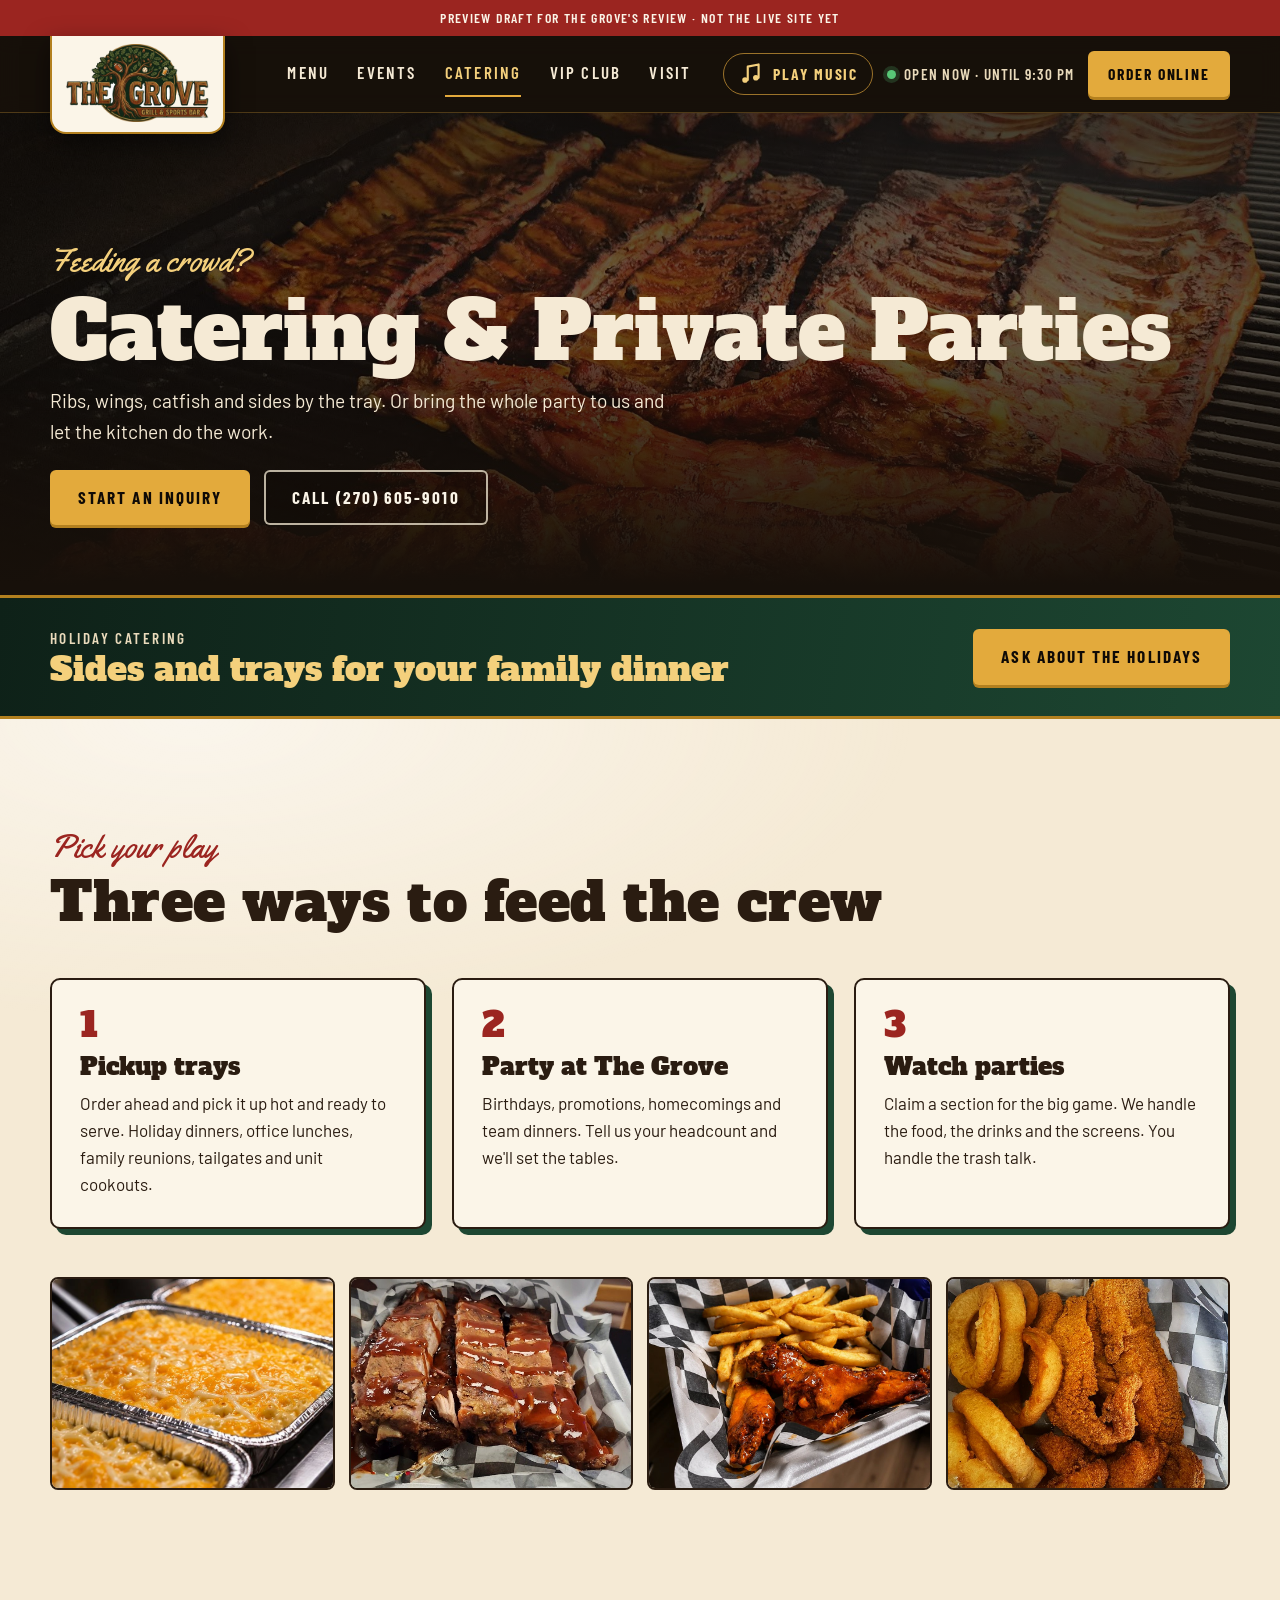
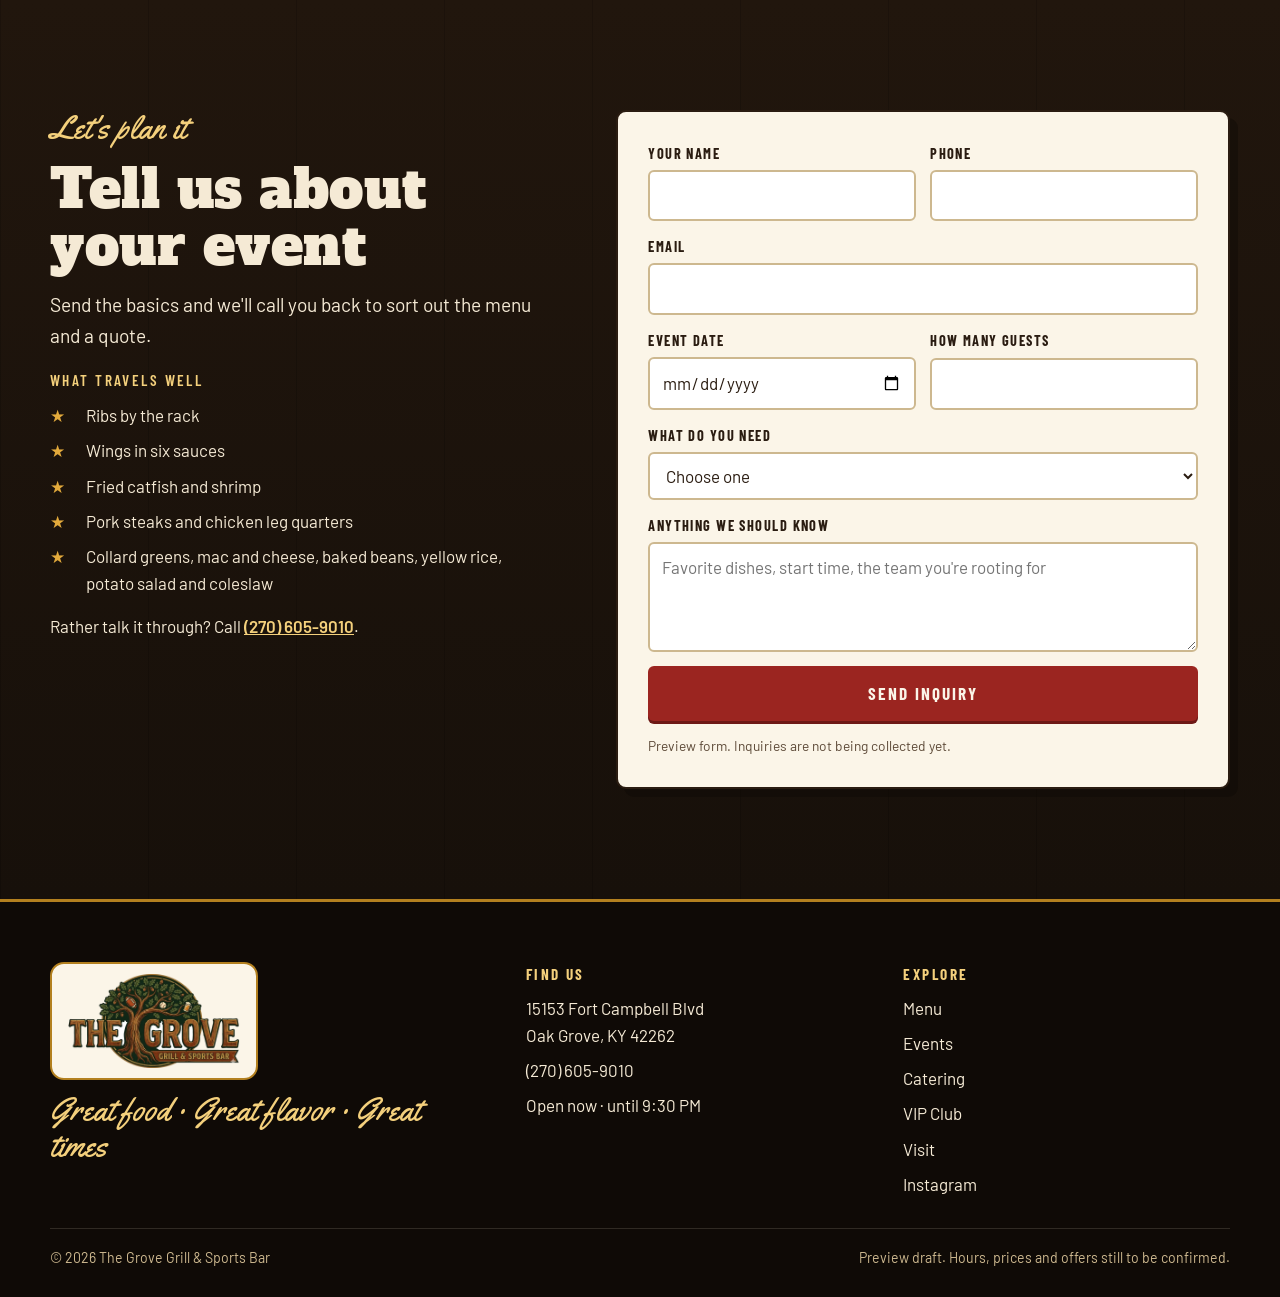
==== catering.html @ c0cdd5a8 "Website preview draft for The Grove Grill & Sports Bar Home, menu and catering pages with the photo " ====
<!doctype html>
<html lang="en">
<head>
  <meta charset="utf-8">
  <meta name="viewport" content="width=device-width, initial-scale=1">
  <title>Catering &amp; Private Parties | The Grove Grill &amp; Sports Bar</title>
  <meta name="description" content="Ribs, wings, catfish and sides by the tray, private parties and watch parties at The Grove Grill & Sports Bar in Oak Grove, KY.">
  <!-- Draft only: remove this line at launch so search engines can list the site. -->
  <meta name="robots" content="noindex">
  <meta name="theme-color" content="#17100a">
  <link rel="preconnect" href="https://fonts.googleapis.com">
  <link rel="preconnect" href="https://fonts.gstatic.com" crossorigin>
  <link href="https://fonts.googleapis.com/css2?family=Alfa+Slab+One&family=Barlow+Condensed:wght@500;600;700&family=Barlow:wght@400;500;600&family=Yellowtail&display=swap" rel="stylesheet">
  <link rel="stylesheet" href="css/styles.css">
</head>
<body>
  <div id="site-header"></div>

  <main id="main">
    <section class="page-hero">
      <div class="page-hero__media">
        <img src="images/hero-ribs.jpg" alt="" width="1640" height="922">
      </div>
      <div class="wrap page-hero__content">
        <p class="script">Feeding a crowd?</p>
        <h1>Catering &amp; Private Parties</h1>
        <p class="lede">Ribs, wings, catfish and sides by the tray. Or bring the whole party to us and let the kitchen do the work.</p>
        <div class="cta-row">
          <a class="btn btn--gold" href="#inquiry">Start an inquiry</a>
          <a class="btn btn--ghost" data-phone-cta></a>
        </div>
      </div>
    </section>

    <section class="holiday" aria-label="Holiday catering">
      <div class="wrap holiday__row">
        <div>
          <p class="label" style="color:var(--cream-200)">Holiday catering</p>
          <p class="holiday__title">Sides and trays for your family dinner</p>
        </div>
        <a class="btn btn--gold" href="#inquiry">Ask about the holidays</a>
      </div>
    </section>

    <section class="section on-cream">
      <div class="wrap">
        <div class="section-head reveal">
          <p class="script">Pick your play</p>
          <h2 class="title">Three ways to feed the crew</h2>
        </div>
        <div class="ways reveal">
          <article class="way">
            <span class="way__num">1</span>
            <h3>Pickup trays</h3>
            <p>Order ahead and pick it up hot and ready to serve. Holiday dinners, office lunches, family reunions, tailgates and unit cookouts.</p>
          </article>
          <article class="way">
            <span class="way__num">2</span>
            <h3>Party at The Grove</h3>
            <p>Birthdays, promotions, homecomings and team dinners. Tell us your headcount and we'll set the tables.</p>
          </article>
          <article class="way">
            <span class="way__num">3</span>
            <h3>Watch parties</h3>
            <p>Claim a section for the big game. We handle the food, the drinks and the screens. You handle the trash talk.</p>
          </article>
        </div>
        <div class="photo-strip reveal">
          <img src="images/mac-trays.jpg" alt="Trays of baked macaroni and cheese" loading="lazy">
          <img src="images/ribs-sliced.jpg" alt="Sliced ribs glazed with barbecue sauce" loading="lazy">
          <img src="images/wings-fries-square.jpg" alt="Wings and seasoned fries" loading="lazy">
          <img src="images/catfish-shrimp-rings.jpg" alt="Fried catfish, shrimp and onion rings" loading="lazy">
        </div>
      </div>
    </section>

    <section class="section wood" id="inquiry">
      <div class="wrap inquiry">
        <div class="inquiry__copy reveal">
          <p class="script">Let's plan it</p>
          <h2 class="title">Tell us about your event</h2>
          <p class="lede">Send the basics and we'll call you back to sort out the menu and a quote.</p>
          <div>
            <p class="label" style="color:var(--gold-300);margin-bottom:10px">What travels well</p>
            <ul class="tray-list">
              <li>Ribs by the rack</li>
              <li>Wings in six sauces</li>
              <li>Fried catfish and shrimp</li>
              <li>Pork steaks and chicken leg quarters</li>
              <li>Collard greens, mac and cheese, baked beans, yellow rice, potato salad and coleslaw</li>
            </ul>
          </div>
          <p>Rather talk it through? Call <a data-phone style="color:var(--gold-300);font-weight:600"></a>.</p>
        </div>

        <form class="form reveal" data-demo-form novalidate>
          <div class="form__row">
            <div class="field">
              <label for="c-name">Your name</label>
              <input id="c-name" name="name" autocomplete="name" required>
            </div>
            <div class="field">
              <label for="c-phone">Phone</label>
              <input id="c-phone" name="phone" type="tel" autocomplete="tel" required>
            </div>
          </div>
          <div class="field">
            <label for="c-email">Email</label>
            <input id="c-email" name="email" type="email" autocomplete="email">
          </div>
          <div class="form__row">
            <div class="field">
              <label for="c-date">Event date</label>
              <input id="c-date" name="date" type="date" required>
            </div>
            <div class="field">
              <label for="c-guests">How many guests</label>
              <input id="c-guests" name="guests" type="number" min="1" inputmode="numeric" required>
            </div>
          </div>
          <div class="field">
            <label for="c-type">What do you need</label>
            <select id="c-type" name="type" required>
              <option value="">Choose one</option>
              <option>Pickup trays</option>
              <option>Private party at The Grove</option>
              <option>Watch party</option>
              <option>Not sure yet</option>
            </select>
          </div>
          <div class="field">
            <label for="c-notes">Anything we should know</label>
            <textarea id="c-notes" name="notes" placeholder="Favorite dishes, start time, the team you're rooting for"></textarea>
          </div>
          <button class="btn btn--red" type="submit">Send inquiry</button>
          <p class="form__fine">Preview form. Inquiries are not being collected yet.</p>
          <div class="form__done">
            <strong>Got it. We'll be in touch.</strong>
            <span>(Preview only: nothing was sent.)</span>
          </div>
        </form>
      </div>
    </section>
  </main>

  <div id="site-footer"></div>

  <script src="data/site-data.js"></script>
  <script src="js/site.js"></script>
</body>
</html>
---- css/styles.css ----
/* The Grove Grill & Sports Bar
   Palette comes from the restaurant's own menus and logo:
   dark walnut, forest green, logo gold, parchment and barn red. */

:root {
  --walnut-950: #0f0a06;
  --walnut-900: #17100a;
  --walnut-800: #21160d;
  --walnut-700: #2e1f13;
  --walnut-500: #5b4029;
  --green-900: #0e2118;
  --green-800: #153224;
  --green-700: #1d4732;
  --green-500: #3f7a54;
  --gold-300: #f4d07c;
  --gold-500: #e3aa3c;
  --gold-700: #b3801f;
  --cream-50: #fbf5e8;
  --cream-100: #f5ead5;
  --cream-200: #e9dabb;
  --cream-400: #cdb88f;
  --red-500: #b5302a;
  --red-600: #9b2520;
  --red-800: #6d1815;
  --neon: #7a63ff;
  --ink: #2a1c11;
  --ink-soft: #5d4a38;

  --font-display: "Alfa Slab One", "Rockwell", "Roboto Slab", Georgia, serif;
  --font-label: "Barlow Condensed", "Arial Narrow", "Helvetica Neue", Arial, sans-serif;
  --font-body: "Barlow", "Helvetica Neue", Arial, sans-serif;
  --font-script: "Yellowtail", "Brush Script MT", cursive;

  --wrap: 1180px;
  --gutter: clamp(18px, 4vw, 40px);
  --radius: 10px;
  --header-h: 76px;
}

*, *::before, *::after { box-sizing: border-box; }

html { scroll-behavior: smooth; scroll-padding-top: calc(var(--header-h) + 16px); }

body {
  margin: 0;
  background: var(--walnut-900);
  color: var(--cream-100);
  font-family: var(--font-body);
  font-size: 17px;
  line-height: 1.6;
  -webkit-font-smoothing: antialiased;
}

img { display: block; max-width: 100%; height: auto; }
a { color: inherit; }
h1, h2, h3, p { margin: 0; }
ul { margin: 0; padding: 0; list-style: none; }
button { font: inherit; color: inherit; }

:focus-visible { outline: 3px solid var(--gold-300); outline-offset: 3px; border-radius: 4px; }

.wrap { width: min(var(--wrap), 100% - 2 * var(--gutter)); margin-inline: auto; }

.skip {
  position: absolute; left: 12px; top: -60px; z-index: 200;
  background: var(--gold-500); color: var(--walnut-950);
  padding: 10px 16px; border-radius: 6px; font-weight: 600;
}
.skip:focus { top: 12px; }

/* ---------- Type ---------- */

.script {
  font-family: var(--font-script);
  color: var(--gold-300);
  font-size: clamp(1.5rem, 2.6vw, 2rem);
  line-height: 1.1;
}

.label {
  font-family: var(--font-label);
  font-weight: 600;
  letter-spacing: 0.16em;
  text-transform: uppercase;
  font-size: 0.95rem;
}

.title {
  font-family: var(--font-display);
  font-weight: 400;
  font-size: clamp(2rem, 4.6vw, 3.4rem);
  line-height: 1.04;
  letter-spacing: 0.01em;
  text-wrap: balance;
}

.lede { font-size: clamp(1.05rem, 1.5vw, 1.2rem); max-width: 58ch; }

.section-head { display: grid; gap: 10px; margin-bottom: clamp(28px, 4vw, 48px); }
.section-head--center { text-align: center; justify-items: center; }

.rule {
  display: flex; align-items: center; gap: 14px;
  color: var(--gold-500);
}
.rule::before, .rule::after {
  content: ""; height: 2px; width: clamp(28px, 6vw, 72px);
  background: currentColor; opacity: 0.7;
}

/* ---------- Buttons ---------- */

.btn {
  display: inline-flex; align-items: center; justify-content: center; gap: 10px;
  min-height: 50px; padding: 12px 26px;
  border: 2px solid transparent; border-radius: 6px;
  font-family: var(--font-label); font-weight: 700; font-size: 1.08rem;
  letter-spacing: 0.12em; text-transform: uppercase; text-decoration: none;
  cursor: pointer;
  transition: transform 0.15s ease, background-color 0.15s ease, color 0.15s ease, border-color 0.15s ease;
}
.btn:hover { transform: translateY(-2px); }
.btn:active { transform: translateY(0); }

.btn--gold { background: var(--gold-500); color: var(--walnut-950); box-shadow: 0 3px 0 var(--gold-700); }
.btn--gold:hover { background: var(--gold-300); }

.btn--ghost { border-color: rgba(245, 234, 213, 0.75); color: var(--cream-50); background: rgba(15, 10, 6, 0.25); }
.btn--ghost:hover { background: var(--cream-50); color: var(--walnut-950); border-color: var(--cream-50); }

.btn--red { background: var(--red-600); color: var(--cream-50); box-shadow: 0 3px 0 var(--red-800); }
.btn--red:hover { background: var(--red-500); }

.btn--dark { background: var(--walnut-900); color: var(--cream-50); }
.btn--dark:hover { background: var(--walnut-700); }

.btn--small { min-height: 42px; padding: 8px 18px; font-size: 0.98rem; }

.text-link {
  font-family: var(--font-label); font-weight: 700; letter-spacing: 0.12em; text-transform: uppercase;
  color: var(--gold-300); text-decoration: none; border-bottom: 2px solid currentColor; padding-bottom: 2px;
}
.text-link:hover { color: var(--cream-50); }
.on-cream .text-link { color: var(--red-600); }
.on-cream .text-link:hover { color: var(--ink); }

/* ---------- Draft ribbon ---------- */

.draft-ribbon {
  background: var(--red-600); color: var(--cream-50);
  font-family: var(--font-label); font-weight: 600; letter-spacing: 0.1em; text-transform: uppercase;
  font-size: 0.86rem; text-align: center; padding: 7px var(--gutter);
}

/* ---------- Header ---------- */

.site-header {
  position: sticky; top: 0; z-index: 100;
  background: rgba(23, 16, 10, 0.94);
  backdrop-filter: blur(10px);
  border-bottom: 1px solid rgba(227, 170, 60, 0.28);
}
.site-header__bar {
  display: flex; align-items: center; gap: clamp(14px, 2.5vw, 34px);
  min-height: var(--header-h);
}
/* The logo hangs from the header on a cream plaque, like a sign over the door. */
.brand {
  display: flex; align-items: center; flex: none; text-decoration: none;
  align-self: flex-start; position: relative; z-index: 2;
  background: var(--cream-50); padding: 8px 14px 10px;
  border: 2px solid var(--gold-700); border-top: 0; border-radius: 0 0 16px 16px;
  box-shadow: 0 10px 26px rgba(0, 0, 0, 0.5);
  margin-bottom: -26px;
}
.brand img { height: 78px; width: auto; transition: height 0.25s ease; }
.brand { transition: margin 0.25s ease, padding 0.25s ease; }
.site-header.is-scrolled .brand { margin-bottom: -8px; padding: 5px 12px 7px; }
.site-header.is-scrolled .brand img { height: 60px; }

.nav { display: flex; align-items: center; gap: clamp(14px, 2.2vw, 30px); margin-left: auto; }
.nav a {
  font-family: var(--font-label); font-weight: 600; font-size: 1.06rem;
  letter-spacing: 0.13em; text-transform: uppercase; text-decoration: none;
  color: var(--cream-100); padding: 8px 0; border-bottom: 2px solid transparent;
}
.nav a:hover, .nav a[aria-current="page"] { color: var(--gold-300); border-bottom-color: var(--gold-500); }

.header-actions { display: flex; align-items: center; gap: 14px; }

.open-chip {
  display: inline-flex; align-items: center; gap: 8px; white-space: nowrap;
  font-family: var(--font-label); font-weight: 600; font-size: 0.95rem; letter-spacing: 0.08em; text-transform: uppercase;
  color: var(--cream-200);
}
.open-chip::before { content: ""; width: 9px; height: 9px; border-radius: 50%; background: var(--cream-400); }
.open-chip[data-state="open"]::before { background: #58c777; box-shadow: 0 0 0 4px rgba(88, 199, 119, 0.2); }
.open-chip[data-state="closed"]::before { background: var(--red-500); }

.nav-toggle {
  display: none;
  width: 46px; height: 46px; border-radius: 8px;
  border: 1px solid rgba(245, 234, 213, 0.35); background: transparent; cursor: pointer;
  align-items: center; justify-content: center;
}
.nav-toggle span, .nav-toggle span::before, .nav-toggle span::after {
  display: block; width: 20px; height: 2px; background: var(--cream-50); position: relative; content: "";
}
.nav-toggle span::before { position: absolute; top: -6px; }
.nav-toggle span::after { position: absolute; top: 6px; }

@media (max-width: 980px) {
  .nav-toggle { display: inline-flex; }
  .header-actions { margin-left: auto; }
  .header-actions .open-chip { display: none; }
  .nav {
    display: none; position: absolute; left: 0; right: 0; top: 100%;
    flex-direction: column; align-items: stretch; gap: 0; margin: 0;
    background: var(--walnut-900); border-bottom: 1px solid rgba(227, 170, 60, 0.28);
    padding: 6px var(--gutter) 18px;
  }
  .nav.is-open { display: flex; }
  .nav a { padding: 14px 0; border-bottom: 1px solid rgba(245, 234, 213, 0.12); font-size: 1.2rem; }
}
@media (max-width: 560px) {
  :root { --header-h: 66px; }
  .brand { padding: 6px 10px 8px; margin-bottom: -18px; border-radius: 0 0 12px 12px; }
  .brand img { height: 60px; }
  .site-header.is-scrolled .brand { margin-bottom: -4px; padding: 4px 9px 5px; }
  .site-header.is-scrolled .brand img { height: 50px; }
  .header-actions .btn { display: none; }
}

/* ---------- Hero ---------- */

.hero { position: relative; isolation: isolate; min-height: min(84vh, 780px); display: grid; align-items: end; overflow: hidden; background: var(--walnut-950); }

/* Slideshow: slides are stacked; the active one fades in while its photo slowly pans. */
.hero__slides { position: absolute; inset: 0; z-index: -2; }
.hero__slide { position: absolute; inset: 0; opacity: 0; transition: opacity 1.3s ease; }
.hero__slide.is-active { opacity: 1; }
.hero__slide img { width: 100%; height: 100%; object-fit: cover; transform: scale(1.12); will-change: transform; }
.hero__slide.is-panning img { animation: pan-right var(--pan-time, 9s) linear forwards; }
.hero__slide.is-panning[data-pan="left"] img { animation-name: pan-left; }
.hero__slide.is-panning[data-pan="in"] img { animation-name: pan-in; }
.hero__slide.is-panning[data-pan="out"] img { animation-name: pan-out; }
.hero.is-paused .hero__slide img { animation-play-state: paused; }

@keyframes pan-right { from { transform: scale(1.14) translate(-3%, 1%); } to { transform: scale(1.2) translate(3%, -1%); } }
@keyframes pan-left { from { transform: scale(1.2) translate(3%, -1%); } to { transform: scale(1.14) translate(-3%, 1%); } }
@keyframes pan-in { from { transform: scale(1.04); } to { transform: scale(1.2) translate(1.5%, 0); } }
@keyframes pan-out { from { transform: scale(1.22) translate(-1.5%, 0); } to { transform: scale(1.05); } }

.hero__foot { display: flex; flex-wrap: wrap; align-items: center; justify-content: space-between; gap: 14px 28px; width: 100%; margin-top: 10px; }
.hero__controls { display: flex; align-items: center; gap: 14px; }
.hero__caption {
  font-family: var(--font-label); font-weight: 600; letter-spacing: 0.14em; text-transform: uppercase; font-size: 0.95rem;
  color: var(--gold-300);
}
.hero__dots { display: flex; align-items: center; gap: 8px; }
.hero__dot {
  width: 12px; height: 12px; padding: 0; border-radius: 999px; cursor: pointer;
  border: 2px solid rgba(245, 234, 213, 0.8); background: transparent; position: relative; overflow: hidden;
  transition: width 0.3s ease;
}
.hero__dot::before { content: ""; position: absolute; inset: -12px; } /* larger tap target */
.hero__dot[aria-current="true"] { width: 40px; border-color: var(--gold-500); }
.hero__dot[aria-current="true"]::after {
  content: ""; position: absolute; inset: 0; background: var(--gold-500);
  transform-origin: left; transform: scaleX(0); animation: dot-fill var(--slide-time, 6.5s) linear forwards;
}
.hero.is-paused .hero__dot[aria-current="true"]::after { animation-play-state: paused; }
.hero.is-static .hero__dot[aria-current="true"]::after { animation: none; transform: none; }
@keyframes dot-fill { to { transform: scaleX(1); } }
.hero__toggle {
  width: 34px; height: 34px; border-radius: 50%; cursor: pointer; display: grid; place-items: center;
  border: 2px solid rgba(245, 234, 213, 0.8); background: rgba(15, 10, 6, 0.4); color: var(--cream-50);
}
.hero__toggle:hover { background: var(--cream-50); color: var(--walnut-950); }
.hero__toggle svg { width: 12px; height: 12px; fill: currentColor; }
.hero.is-static .hero__toggle { display: none; }

.hero::before {
  content: ""; position: absolute; inset: 0; z-index: -1;
  background:
    linear-gradient(90deg, rgba(15, 10, 6, 0.92) 0%, rgba(15, 10, 6, 0.72) 38%, rgba(15, 10, 6, 0.12) 72%),
    linear-gradient(0deg, rgba(15, 10, 6, 0.9) 0%, rgba(15, 10, 6, 0) 42%);
}
.hero__content { padding-block: clamp(90px, 14vh, 150px) clamp(44px, 7vh, 80px); display: grid; gap: 18px; justify-items: start; }
.hero h1 {
  font-family: var(--font-display); font-weight: 400;
  font-size: clamp(3rem, 9vw, 6.6rem); line-height: 0.96; letter-spacing: 0.01em;
  color: var(--cream-50); text-shadow: 0 4px 0 rgba(15, 10, 6, 0.55);
}
.hero h1 em { font-style: normal; color: var(--gold-500); }
.hero .lede { color: var(--cream-100); max-width: 46ch; }
.cta-row { display: flex; flex-wrap: wrap; gap: 14px; margin-top: 8px; }

.rating-pill {
  display: inline-flex; align-items: center; gap: 10px; margin-top: 10px;
  font-family: var(--font-label); font-weight: 600; letter-spacing: 0.08em; text-transform: uppercase; font-size: 1rem;
  color: var(--cream-100); text-decoration: none;
}
.rating-pill:hover { color: var(--gold-300); }
.stars { color: var(--gold-500); letter-spacing: 0.12em; font-size: 1.05rem; }

@media (max-width: 700px) {
  .hero { min-height: 78vh; }
  .hero::before {
    background: linear-gradient(0deg, rgba(15, 10, 6, 0.96) 0%, rgba(15, 10, 6, 0.78) 45%, rgba(15, 10, 6, 0.25) 100%);
  }
  .hero__caption { display: none; }
}

/* ---------- Quick tiles ---------- */

.tiles { background: var(--walnut-950); padding-block: clamp(18px, 3vw, 30px); }
.tiles__grid { display: grid; grid-template-columns: repeat(3, 1fr); gap: clamp(12px, 2vw, 22px); }
.tile {
  position: relative; isolation: isolate; overflow: hidden;
  display: grid; align-content: end; gap: 4px;
  min-height: clamp(170px, 22vw, 270px); padding: clamp(16px, 2.4vw, 28px);
  border-radius: var(--radius); border: 2px solid var(--gold-700);
  text-decoration: none; color: var(--cream-50);
}
.tile img { position: absolute; inset: 0; z-index: -2; width: 100%; height: 100%; object-fit: cover; transition: transform 0.5s ease; }
.tile::before { content: ""; position: absolute; inset: 0; z-index: -1; background: linear-gradient(0deg, rgba(15, 10, 6, 0.92), rgba(15, 10, 6, 0.1) 70%); }
.tile:hover img { transform: scale(1.05); }
.tile__name { font-family: var(--font-display); font-size: clamp(1.6rem, 3.2vw, 2.5rem); line-height: 1; }
.tile__hint { font-family: var(--font-label); font-weight: 600; letter-spacing: 0.12em; text-transform: uppercase; color: var(--gold-300); font-size: 0.98rem; }
@media (max-width: 720px) {
  .tiles__grid { grid-template-columns: 1fr; }
  .tile { min-height: 132px; }
}

/* ---------- Sections ---------- */

.section { padding-block: clamp(56px, 9vw, 110px); }

.wood {
  background:
    repeating-linear-gradient(90deg, rgba(0, 0, 0, 0.16) 0 1px, transparent 1px 148px),
    linear-gradient(180deg, var(--walnut-800), var(--walnut-900));
}

.on-cream {
  background:
    radial-gradient(1200px 500px at 15% 0%, rgba(255, 255, 255, 0.55), transparent 60%),
    var(--cream-100);
  color: var(--ink);
}
.on-cream .script { color: var(--red-600); }
.on-cream .rule { color: var(--red-600); }

.on-green {
  background:
    radial-gradient(900px 420px at 85% 0%, rgba(122, 99, 255, 0.22), transparent 65%),
    linear-gradient(180deg, var(--green-800), var(--green-900));
}

/* ---------- Welcome ---------- */

.welcome { display: grid; grid-template-columns: 1.05fr 1fr; gap: clamp(28px, 5vw, 72px); align-items: center; }
.welcome__copy { display: grid; gap: 18px; justify-items: start; }
.welcome__photo { position: relative; }
.welcome__photo img { border-radius: var(--radius); border: 3px solid var(--gold-700); box-shadow: 0 24px 50px rgba(0, 0, 0, 0.45); }
.welcome__photo figcaption {
  position: absolute; left: 16px; bottom: 16px;
  background: var(--red-600); color: var(--cream-50);
  font-family: var(--font-label); font-weight: 600; letter-spacing: 0.12em; text-transform: uppercase; font-size: 0.9rem;
  padding: 6px 12px; border-radius: 4px;
}
.fact-row { display: flex; flex-wrap: wrap; gap: 10px; margin-top: 4px; }
.fact {
  font-family: var(--font-label); font-weight: 600; letter-spacing: 0.1em; text-transform: uppercase; font-size: 0.92rem;
  border: 1px solid rgba(227, 170, 60, 0.5); color: var(--gold-300);
  padding: 6px 12px; border-radius: 999px;
}
@media (max-width: 860px) { .welcome { grid-template-columns: 1fr; } }

/* ---------- Happy hour ---------- */

.happy { background: linear-gradient(100deg, var(--green-900), var(--green-700)); border-block: 3px solid var(--gold-700); }
.happy__grid { display: grid; grid-template-columns: auto 1fr auto; gap: clamp(20px, 4vw, 56px); align-items: center; padding-block: clamp(28px, 4vw, 44px); }
.happy__glass { width: clamp(110px, 14vw, 170px); aspect-ratio: 3 / 4; object-fit: cover; border-radius: var(--radius); border: 2px solid var(--gold-500); margin-block: calc(-1 * clamp(44px, 6vw, 70px)); box-shadow: 0 18px 40px rgba(0, 0, 0, 0.5); transform: rotate(-3deg); }
.happy__copy { display: grid; gap: 4px; }
.happy__headline { font-family: var(--font-display); font-size: clamp(2rem, 5vw, 3.6rem); line-height: 1; color: var(--gold-300); }
.happy__when { color: var(--cream-200); font-size: 0.98rem; }
@media (max-width: 780px) {
  .happy__grid { grid-template-columns: auto 1fr; }
  .happy__grid .btn { grid-column: 1 / -1; }
  .happy__glass { margin-block: 0; }
}

/* ---------- Favorites ---------- */

.favs { display: grid; gap: clamp(18px, 2.6vw, 30px); }
.fav-list { display: grid; grid-template-columns: repeat(4, minmax(0, 1fr)); gap: clamp(14px, 2vw, 22px); }

.fav {
  background: var(--cream-50); border: 2px solid var(--ink); border-radius: var(--radius);
  box-shadow: 6px 6px 0 var(--red-600); overflow: hidden;
  display: grid; align-content: start;
}
.fav__img { width: 100%; aspect-ratio: 16 / 11; object-fit: cover; border-bottom: 2px solid var(--ink); }
.fav--lead { grid-template-columns: 1.25fr 1fr; align-items: stretch; }
.fav--lead .fav__img { height: 100%; min-height: 300px; aspect-ratio: auto; border-bottom: 0; border-right: 2px solid var(--ink); }
.fav--lead .fav__body { align-content: center; padding: clamp(20px, 3.4vw, 44px); gap: 12px; }
.fav__body { padding: clamp(14px, 1.6vw, 20px); display: grid; gap: 8px; align-content: start; }
.fav__name { font-family: var(--font-display); font-size: clamp(1.25rem, 1.8vw, 1.55rem); line-height: 1.08; }
.fav--lead .fav__name { font-size: clamp(1.9rem, 3.6vw, 3rem); }
.fav--lead p { font-size: 1.08rem; }
.fav__mentions.fav__tag { background: var(--red-600); }
.fav__price { font-family: var(--font-label); font-weight: 700; letter-spacing: 0.06em; font-size: 1.08rem; color: var(--red-600); }
.fav__mentions {
  justify-self: start;
  font-family: var(--font-label); font-weight: 600; letter-spacing: 0.1em; text-transform: uppercase; font-size: 0.84rem;
  background: var(--green-800); color: var(--cream-50); padding: 4px 10px; border-radius: 999px;
}
.favs__more { margin-top: clamp(26px, 4vw, 40px); display: flex; flex-wrap: wrap; gap: 14px; align-items: center; }
@media (max-width: 1000px) { .fav-list { grid-template-columns: repeat(2, minmax(0, 1fr)); } }
@media (max-width: 760px) {
  .fav--lead { grid-template-columns: 1fr; }
  .fav--lead .fav__img { min-height: 0; aspect-ratio: 4 / 3; border-right: 0; border-bottom: 2px solid var(--ink); }
}
@media (max-width: 520px) { .fav-list { grid-template-columns: 1fr; } }

/* ---------- Game day ---------- */

.section--flush-top { padding-top: 0; }
.neon-strip { position: relative; height: clamp(170px, 26vw, 360px); margin-bottom: clamp(30px, 5vw, 64px); overflow: hidden; }
.neon-strip img { width: 100%; height: 100%; object-fit: cover; object-position: 50% 30%; }
.neon-strip::after {
  content: ""; position: absolute; inset: 0;
  background: linear-gradient(180deg, rgba(21, 50, 36, 0.1) 0%, rgba(21, 50, 36, 0) 45%, var(--green-800) 100%);
}

.gameday { display: grid; grid-template-columns: 1fr 1fr; gap: clamp(28px, 5vw, 70px); align-items: start; }
.gameday__copy { display: grid; gap: 18px; justify-items: start; }
.gameday__copy .script { color: var(--gold-300); }
.four-up { display: grid; grid-template-columns: repeat(2, minmax(0, 1fr)); gap: 10px; width: 100%; }
.four-up li {
  font-family: var(--font-label); font-weight: 700; letter-spacing: 0.14em; text-transform: uppercase;
  border: 1px solid rgba(245, 234, 213, 0.3); border-radius: 8px; padding: 12px 14px; text-align: center;
  background: rgba(15, 10, 6, 0.28);
}
.gameday__photo { border-radius: var(--radius); border: 2px solid rgba(122, 99, 255, 0.65); box-shadow: 0 0 44px rgba(122, 99, 255, 0.28); }

.board {
  background: var(--walnut-950); border: 2px solid var(--gold-700); border-radius: var(--radius);
  padding: clamp(18px, 2.6vw, 28px); display: grid; gap: 6px;
}
.board__head { display: flex; align-items: baseline; justify-content: space-between; gap: 12px; margin-bottom: 8px; }
.board__title { font-family: var(--font-display); font-size: 1.5rem; color: var(--gold-300); }
.board__tag {
  font-family: var(--font-label); font-weight: 600; letter-spacing: 0.1em; text-transform: uppercase; font-size: 0.78rem;
  color: var(--cream-400); border: 1px dashed var(--cream-400); border-radius: 4px; padding: 2px 8px;
}
.event { display: grid; grid-template-columns: 62px 1fr; gap: 14px; align-items: center; padding: 12px 0; border-top: 1px solid rgba(245, 234, 213, 0.14); }
.event__day {
  font-family: var(--font-label); font-weight: 700; letter-spacing: 0.1em; text-transform: uppercase; text-align: center;
  background: var(--green-700); color: var(--cream-50); border-radius: 6px; padding: 8px 4px; font-size: 1rem;
}
.event__title { font-family: var(--font-label); font-weight: 700; font-size: 1.25rem; letter-spacing: 0.04em; text-transform: uppercase; line-height: 1.15; }
.event__note { color: var(--cream-200); font-size: 0.96rem; }
.gameday__side { display: grid; gap: 22px; }
@media (max-width: 900px) { .gameday { grid-template-columns: 1fr; } }

/* ---------- Anthem player ---------- */

.music-toggle {
  display: inline-flex; align-items: center; gap: 9px; height: 42px; padding: 0 14px;
  border-radius: 999px; border: 1px solid rgba(227, 170, 60, 0.65); background: transparent; color: var(--gold-300);
  font-family: var(--font-label); font-weight: 700; font-size: 0.98rem; letter-spacing: 0.12em; text-transform: uppercase;
  cursor: pointer; transition: background-color 0.15s ease, color 0.15s ease;
}
.music-toggle:hover { background: rgba(227, 170, 60, 0.16); }
/* Plain note = press to play. Note inside a crossed circle = press to turn the music off. */
.music-toggle__icon { width: 26px; height: 26px; flex: none; }
.music-toggle__icon--mute { display: none; }
.is-music-on .music-toggle__icon--mute { display: block; }
.is-music-on .music-toggle__icon--play { display: none; }
.is-music-on .music-toggle { background: var(--gold-500); border-color: var(--gold-500); color: var(--walnut-950); }
.is-music-on .music-toggle:hover { background: var(--gold-300); }
.music-toggle__text { white-space: nowrap; }
@media (max-width: 1240px) { .music-toggle__text { display: none; } .music-toggle { padding: 0 9px; width: 46px; justify-content: center; } }

.anthem {
  display: grid; grid-template-columns: auto 1fr; gap: clamp(14px, 2vw, 22px); align-items: center; width: 100%;
  margin-top: 6px; padding: clamp(14px, 2vw, 20px);
  background: rgba(15, 10, 6, 0.45); border: 1px solid rgba(227, 170, 60, 0.45); border-radius: var(--radius);
}
.anthem__disc {
  position: relative; width: clamp(84px, 9vw, 108px); aspect-ratio: 1; border-radius: 50%; padding: 0; cursor: pointer;
  border: 2px solid var(--gold-700);
  background:
    repeating-radial-gradient(circle at 50% 50%, #17130f 0 2px, #26201a 2px 4px);
  display: grid; place-items: center; box-shadow: 0 8px 20px rgba(0, 0, 0, 0.5);
}
.anthem__label {
  width: 56%; aspect-ratio: 1; border-radius: 50%; background: var(--cream-50); display: grid; place-items: center; overflow: hidden;
  animation: spin 5s linear infinite; animation-play-state: paused;
}
.anthem__label img { width: 86%; }
.is-music-on .anthem__label { animation-play-state: running; }
@keyframes spin { to { transform: rotate(360deg); } }
.anthem__btn {
  position: absolute; right: -4px; bottom: -4px; width: 38px; height: 38px; border-radius: 50%;
  background: var(--gold-500); border: 2px solid var(--walnut-950);
  background-repeat: no-repeat; background-position: 55% 50%; background-size: 14px 14px;
  background-image: url("data:image/svg+xml,%3Csvg xmlns='http://www.w3.org/2000/svg' viewBox='0 0 12 12'%3E%3Cpath fill='%230f0a06' d='M2 0l10 6-10 6z'/%3E%3C/svg%3E");
}
.is-music-on .anthem__btn {
  background-position: 50% 50%;
  background-image: url("data:image/svg+xml,%3Csvg xmlns='http://www.w3.org/2000/svg' viewBox='0 0 12 12'%3E%3Cpath fill='%230f0a06' d='M1 0h3.5v12H1zM7.5 0H11v12H7.5z'/%3E%3C/svg%3E");
}
.anthem__info { display: grid; gap: 6px; min-width: 0; }
.anthem__title { font-family: var(--font-display); font-size: clamp(1.25rem, 2.2vw, 1.7rem); line-height: 1.1; }
.anthem__bar { height: 8px; border-radius: 999px; background: rgba(245, 234, 213, 0.2); overflow: hidden; cursor: pointer; margin-top: 2px; }
.anthem__bar i { display: block; height: 100%; background: var(--gold-500); transform-origin: left; transform: scaleX(0); }
.anthem__meta { display: flex; justify-content: space-between; gap: 12px; font-size: 0.9rem; color: var(--cream-200); font-variant-numeric: tabular-nums; }

/* ---------- Events ---------- */

.events__heading { margin: clamp(26px, 4vw, 44px) 0 clamp(16px, 2.4vw, 26px); }
.section-head + .events__heading { margin-top: 0; }
[data-events-past-wrap] .events__heading { margin-top: clamp(34px, 5vw, 60px); }
.events { display: grid; gap: clamp(14px, 2.2vw, 26px); }
.events--upcoming { grid-template-columns: repeat(2, minmax(0, 1fr)); }
.events--past { grid-template-columns: repeat(3, minmax(0, 1fr)); }
.events__empty { grid-column: 1 / -1; padding: 22px; border: 1px dashed rgba(245, 234, 213, 0.35); border-radius: var(--radius); color: var(--cream-200); }
.events__foot { margin-top: clamp(28px, 4vw, 44px); display: flex; flex-wrap: wrap; gap: 14px 24px; align-items: center; }

.event-card {
  background: var(--cream-50); color: var(--ink); border: 2px solid var(--gold-700); border-radius: var(--radius); overflow: hidden;
  display: grid; grid-template-columns: minmax(120px, 38%) 1fr; box-shadow: 0 14px 30px rgba(0, 0, 0, 0.4);
}
.event-card__flyer { padding: 0; border: 0; background: var(--walnut-950); cursor: zoom-in; display: block; min-height: 200px; position: relative; }
.event-card__flyer img { position: absolute; inset: 0; width: 100%; height: 100%; object-fit: cover; object-position: 50% 12%; transition: transform 0.4s ease; }
.event-card__flyer:hover img { transform: scale(1.04); }
.event-card__body { padding: clamp(14px, 2vw, 24px); display: grid; gap: 8px; align-content: center; justify-items: start; }
.event-card__when {
  font-family: var(--font-label); font-weight: 700; letter-spacing: 0.1em; text-transform: uppercase; font-size: 0.9rem;
  background: var(--red-600); color: var(--cream-50); padding: 4px 10px; border-radius: 4px;
}
.event-card__when.is-live { background: var(--green-700); }
.event-card__title { margin: 0; font-family: var(--font-display); font-weight: 400; font-size: clamp(1.3rem, 2.2vw, 1.8rem); line-height: 1.1; }
.event-card .text-link { color: var(--red-600); }
.event-card .text-link:hover { color: var(--ink); }

.event-card--past { grid-template-columns: 1fr; background: var(--walnut-800); color: var(--cream-100); border-color: rgba(227, 170, 60, 0.4); box-shadow: none; }
.event-card--past .event-card__flyer { min-height: 0; aspect-ratio: 4 / 3; }
.event-card--past .event-card__body { align-content: start; }
.event-card--past .event-card__when { background: transparent; color: var(--gold-300); padding: 0; }
.event-card--past .event-card__title { font-size: clamp(1.15rem, 1.7vw, 1.4rem); }
.event-card--past p { color: var(--cream-200); font-size: 0.98rem; }

@media (max-width: 900px) { .events--upcoming { grid-template-columns: 1fr; } .events--past { grid-template-columns: repeat(2, minmax(0, 1fr)); } }
@media (max-width: 560px) { .events--past { grid-template-columns: 1fr; } }

.lightbox { padding: 0; border: 0; background: transparent; max-width: min(92vw, 900px); max-height: 94vh; overflow: visible; }
.lightbox::backdrop { background: rgba(15, 10, 6, 0.9); }
.lightbox img { max-width: 100%; max-height: 86vh; width: auto; margin: 0 auto; border-radius: 8px; border: 2px solid var(--gold-700); }
.lightbox__close {
  display: block; margin: 0 0 10px auto; background: transparent; border: 0; cursor: pointer; padding: 6px;
  font-family: var(--font-label); font-weight: 700; letter-spacing: 0.12em; text-transform: uppercase; color: var(--cream-50);
}

/* ---------- VIP ---------- */

.vip { background: linear-gradient(120deg, var(--red-800), var(--red-600)); }
.vip__grid { display: grid; grid-template-columns: 1fr 1fr; gap: clamp(26px, 5vw, 70px); align-items: center; }
.vip__copy { display: grid; gap: 16px; }
.vip .script { color: var(--gold-300); }
.perks { display: grid; gap: 10px; margin-top: 4px; }
.perks li { display: grid; grid-template-columns: 26px 1fr; gap: 10px; align-items: start; }
.perks li::before { content: "★"; color: var(--gold-300); font-size: 1.1rem; line-height: 1.5; }
@media (max-width: 860px) { .vip__grid { grid-template-columns: 1fr; } }

/* ---------- Forms ---------- */

.form {
  background: var(--cream-50); color: var(--ink);
  border-radius: var(--radius); border: 2px solid var(--ink);
  padding: clamp(18px, 3vw, 30px); display: grid; gap: 14px;
  box-shadow: 8px 8px 0 rgba(15, 10, 6, 0.45);
}
.form__row { display: grid; grid-template-columns: 1fr 1fr; gap: 14px; }
.field { display: grid; gap: 5px; }
.field label { font-family: var(--font-label); font-weight: 700; letter-spacing: 0.1em; text-transform: uppercase; font-size: 0.9rem; }
.field input, .field select, .field textarea {
  width: 100%; min-height: 48px; padding: 10px 12px;
  font: inherit; color: var(--ink);
  background: #fff; border: 2px solid var(--cream-400); border-radius: 6px;
}
.field textarea { min-height: 110px; resize: vertical; }
.field input:focus, .field select:focus, .field textarea:focus { outline: none; border-color: var(--green-700); box-shadow: 0 0 0 3px rgba(29, 71, 50, 0.2); }
.form__fine { font-size: 0.86rem; color: var(--ink-soft); }
.form__done { display: none; gap: 8px; text-align: center; padding-block: 18px; }
.form__done strong { font-family: var(--font-display); font-weight: 400; font-size: 1.6rem; color: var(--green-700); }
.form.is-sent > :not(.form__done) { display: none; }
.form.is-sent .form__done { display: grid; }
@media (max-width: 560px) { .form__row { grid-template-columns: 1fr; } }

/* ---------- Reviews ---------- */

.reviews { display: grid; grid-template-columns: auto 1fr; gap: clamp(26px, 5vw, 70px); align-items: center; }
.score { display: grid; justify-items: center; gap: 4px; text-align: center; }
.score__num { font-family: var(--font-display); font-size: clamp(4.5rem, 11vw, 8rem); line-height: 0.9; color: var(--red-600); }
.score .stars { font-size: 1.6rem; color: var(--gold-700); }
.score__count { font-family: var(--font-label); font-weight: 700; letter-spacing: 0.12em; text-transform: uppercase; }
.reviews__body { display: grid; gap: 20px; }
.quote { font-family: var(--font-display); font-size: clamp(1.5rem, 3.2vw, 2.4rem); line-height: 1.15; text-wrap: balance; }
.quote cite { display: block; margin-top: 10px; font-family: var(--font-label); font-style: normal; font-weight: 600; letter-spacing: 0.12em; text-transform: uppercase; font-size: 0.95rem; color: var(--ink-soft); }
.mentions { display: flex; flex-wrap: wrap; gap: 10px; }
.mentions li {
  font-family: var(--font-label); font-weight: 700; letter-spacing: 0.08em; text-transform: uppercase; font-size: 1rem;
  border: 2px solid var(--ink); border-radius: 999px; padding: 6px 14px; background: var(--cream-50);
}
.mentions b { color: var(--red-600); }
.reviews__links { display: flex; flex-wrap: wrap; gap: 14px; align-items: center; }
.themes { display: grid; grid-template-columns: repeat(3, minmax(0, 1fr)); gap: clamp(14px, 2vw, 24px); margin-top: clamp(30px, 5vw, 54px); }
.theme { border-top: 3px solid var(--red-600); padding-top: 14px; display: grid; gap: 6px; align-content: start; }
.theme__title { font-family: var(--font-display); font-size: 1.3rem; line-height: 1.15; }
.featured { display: grid; grid-template-columns: repeat(auto-fit, minmax(260px, 1fr)); gap: clamp(14px, 2vw, 24px); margin-top: clamp(24px, 4vw, 40px); }
.featured__card { background: var(--cream-50); border: 2px solid var(--ink); border-radius: var(--radius); padding: clamp(16px, 2vw, 24px); display: grid; gap: 10px; box-shadow: 5px 5px 0 var(--green-700); }
.featured__card .stars { color: var(--gold-700); }
.featured__name { font-family: var(--font-label); font-weight: 700; letter-spacing: 0.1em; text-transform: uppercase; font-size: 0.92rem; color: var(--ink-soft); }
@media (max-width: 760px) {
  .reviews { grid-template-columns: 1fr; justify-items: center; text-align: center; }
  .mentions, .reviews__links { justify-content: center; }
  .themes { grid-template-columns: 1fr; }
}

/* ---------- Gallery ---------- */

.gallery { display: grid; grid-template-columns: repeat(4, 1fr); grid-auto-rows: clamp(150px, 19vw, 250px); grid-auto-flow: dense; gap: clamp(8px, 1.2vw, 14px); }
.gallery figure { margin: 0; overflow: hidden; border-radius: 8px; border: 1px solid rgba(227, 170, 60, 0.35); }
.gallery img { width: 100%; height: 100%; object-fit: cover; transition: transform 0.5s ease; }
.gallery figure:hover img { transform: scale(1.04); }
.gallery .is-wide { grid-column: span 2; }
.gallery .is-tall { grid-row: span 2; }
@media (max-width: 760px) { .gallery { grid-template-columns: repeat(2, 1fr); grid-auto-rows: 42vw; } }

/* ---------- Visit ---------- */

.visit { display: grid; grid-template-columns: 1fr 1.15fr; gap: clamp(26px, 5vw, 64px); align-items: stretch; }
.visit__info { display: grid; gap: 22px; align-content: start; }
.visit__block { display: grid; gap: 6px; }
.visit__big { font-family: var(--font-display); font-size: clamp(1.4rem, 2.6vw, 2rem); line-height: 1.15; text-decoration: none; }
a.visit__big:hover { color: var(--gold-300); }
.hours { width: 100%; border-collapse: collapse; }
.hours th, .hours td { padding: 8px 0; text-align: left; border-bottom: 1px solid rgba(245, 234, 213, 0.14); font-weight: 400; }
.hours td { text-align: right; font-variant-numeric: tabular-nums; }
.hours tr.is-today th, .hours tr.is-today td { color: var(--gold-300); font-weight: 600; }
.hours tr.is-today th::after { content: "Today"; margin-left: 10px; font-family: var(--font-label); font-weight: 700; letter-spacing: 0.1em; text-transform: uppercase; font-size: 0.76rem; background: var(--gold-500); color: var(--walnut-950); padding: 2px 7px; border-radius: 4px; }
.service-row { display: flex; flex-wrap: wrap; gap: 8px; }
.map { min-height: 380px; border-radius: var(--radius); overflow: hidden; border: 2px solid var(--gold-700); background: var(--walnut-700); }
.map iframe { width: 100%; height: 100%; min-height: 380px; border: 0; display: block; filter: saturate(0.85); }
@media (max-width: 860px) { .visit { grid-template-columns: 1fr; } }

/* ---------- Footer ---------- */

.site-footer { background: var(--walnut-950); border-top: 3px solid var(--gold-700); padding-block: clamp(36px, 6vw, 60px) 28px; }
.footer__grid { display: grid; grid-template-columns: 1.3fr 1fr 1fr; gap: clamp(22px, 4vw, 56px); align-items: start; }
.footer__brand { display: grid; gap: 12px; justify-items: start; }
.footer__brand img { height: 118px; width: auto; background: var(--cream-50); padding: 10px 16px; border-radius: 14px; border: 2px solid var(--gold-700); }
.footer__col { display: grid; gap: 8px; }
.footer__col h3 { font-family: var(--font-label); font-weight: 700; letter-spacing: 0.16em; text-transform: uppercase; font-size: 0.95rem; color: var(--gold-300); }
.footer__col a { text-decoration: none; }
.footer__col a:hover { color: var(--gold-300); }
.footer__fine { margin-top: 30px; padding-top: 18px; border-top: 1px solid rgba(245, 234, 213, 0.14); color: var(--cream-400); font-size: 0.88rem; display: flex; flex-wrap: wrap; gap: 8px 24px; justify-content: space-between; }
@media (max-width: 760px) { .footer__grid { grid-template-columns: 1fr; } }

/* ---------- Mobile action bar ---------- */

.action-bar { display: none; }
@media (max-width: 760px) {
  body { padding-bottom: 64px; }
  .action-bar {
    position: fixed; left: 0; right: 0; bottom: 0; z-index: 90;
    display: grid; grid-template-columns: repeat(3, 1fr);
    background: var(--walnut-950); border-top: 2px solid var(--gold-700);
  }
  .action-bar a, .action-bar button {
    min-height: 62px; display: grid; place-items: center;
    font-family: var(--font-label); font-weight: 700; letter-spacing: 0.12em; text-transform: uppercase; font-size: 1.02rem;
    text-decoration: none; color: var(--cream-50); background: transparent; border: 0; cursor: pointer;
    border-right: 1px solid rgba(245, 234, 213, 0.14);
  }
  .action-bar .is-primary { background: var(--gold-500); color: var(--walnut-950); border-right: 0; }
}

/* ---------- Order dialog ---------- */

.order-dialog {
  width: min(480px, calc(100% - 32px)); padding: 0; border: 2px solid var(--gold-700); border-radius: 14px;
  background: var(--cream-50); color: var(--ink);
}
.order-dialog::backdrop { background: rgba(15, 10, 6, 0.78); }
.order-dialog__body { padding: clamp(22px, 4vw, 34px); display: grid; gap: 14px; }
.order-dialog h2 { font-family: var(--font-display); font-weight: 400; font-size: 1.9rem; line-height: 1.1; }
.order-dialog__close { justify-self: end; background: transparent; border: 0; cursor: pointer; font-family: var(--font-label); font-weight: 700; letter-spacing: 0.12em; text-transform: uppercase; color: var(--ink-soft); padding: 4px; }
.order-dialog .btn { width: 100%; }

/* ---------- Page hero (inner pages) ---------- */

.page-hero { position: relative; isolation: isolate; padding-block: clamp(70px, 11vw, 130px) clamp(40px, 6vw, 70px); }
.page-hero__media { position: absolute; inset: 0; z-index: -2; }
.page-hero__media img { width: 100%; height: 100%; object-fit: cover; }
.page-hero::before { content: ""; position: absolute; inset: 0; z-index: -1; background: linear-gradient(0deg, var(--walnut-900) 2%, rgba(15, 10, 6, 0.6) 60%, rgba(15, 10, 6, 0.75)); }
.page-hero__content { display: grid; gap: 14px; justify-items: start; }
.page-hero h1 { font-family: var(--font-display); font-weight: 400; font-size: clamp(2.6rem, 7vw, 5rem); line-height: 1; }

/* ---------- Menu page ---------- */

.menu-nav { position: sticky; top: var(--header-h); z-index: 50; background: var(--walnut-950); border-bottom: 1px solid rgba(227, 170, 60, 0.28); }
.menu-nav ul { display: flex; gap: 8px; overflow-x: auto; padding-block: 12px; scrollbar-width: none; }
.menu-nav ul::-webkit-scrollbar { display: none; }
.menu-nav a {
  white-space: nowrap; text-decoration: none;
  font-family: var(--font-label); font-weight: 700; letter-spacing: 0.12em; text-transform: uppercase; font-size: 0.98rem;
  padding: 8px 14px; border-radius: 999px; border: 1px solid rgba(245, 234, 213, 0.3); display: block;
}
.menu-nav a:hover { background: var(--gold-500); color: var(--walnut-950); border-color: var(--gold-500); }

.menu-grid { columns: 2; column-gap: clamp(18px, 3vw, 34px); }
.menu-card {
  break-inside: avoid; margin-bottom: clamp(18px, 3vw, 34px);
  background: var(--cream-50); color: var(--ink); border: 2px solid var(--ink); border-radius: var(--radius); overflow: hidden;
  box-shadow: 6px 6px 0 rgba(15, 10, 6, 0.5);
  scroll-margin-top: calc(var(--header-h) + 76px);
}
.menu-card__head { background: var(--red-600); color: var(--cream-50); padding: 12px clamp(16px, 2.2vw, 24px); display: flex; align-items: baseline; justify-content: space-between; gap: 12px; }
.menu-card__title { font-family: var(--font-display); font-weight: 400; font-size: clamp(1.4rem, 2.4vw, 1.8rem); letter-spacing: 0.03em; }
.menu-card__img { width: 100%; aspect-ratio: 16 / 7; object-fit: cover; border-bottom: 2px solid var(--ink); }
.menu-card__body { padding: clamp(14px, 2vw, 22px) clamp(16px, 2.2vw, 24px) clamp(18px, 2.4vw, 26px); display: grid; gap: 4px; }
.menu-card__note { color: var(--ink-soft); font-style: italic; margin-bottom: 6px; }

.item { display: flex; align-items: baseline; gap: 8px; padding: 7px 0; }
.item__name { font-weight: 600; font-size: 1.06rem; }
.item__detail { color: var(--ink-soft); font-size: 0.94rem; }
.item__dots { flex: 1; min-width: 18px; border-bottom: 2px dotted var(--cream-400); transform: translateY(-4px); }
.item__price { font-family: var(--font-label); font-weight: 700; font-size: 1.15rem; letter-spacing: 0.03em; color: var(--red-600); font-variant-numeric: tabular-nums; }

.chips-label { font-family: var(--font-label); font-weight: 700; letter-spacing: 0.12em; text-transform: uppercase; font-size: 0.88rem; margin-top: 10px; }
.chips { display: flex; flex-wrap: wrap; gap: 8px; margin-top: 6px; }
.chips li { font-family: var(--font-label); font-weight: 600; letter-spacing: 0.06em; font-size: 1rem; background: var(--cream-200); border-radius: 999px; padding: 4px 12px; }
.menu-card--bar .menu-card__head { background: var(--green-800); }
.menu-card--bar .chips li { background: rgba(21, 50, 36, 0.12); }

.cocktail { padding: 8px 0; border-top: 1px dotted var(--cream-400); }
.cocktail:first-of-type { border-top: 0; }
.cocktail__name { font-weight: 600; font-size: 1.06rem; }
.cocktail__tag { margin-left: 8px; font-family: var(--font-label); font-weight: 700; letter-spacing: 0.1em; text-transform: uppercase; font-size: 0.74rem; background: var(--gold-500); color: var(--walnut-950); padding: 2px 7px; border-radius: 4px; vertical-align: 2px; }
.cocktail__detail { color: var(--ink-soft); font-size: 0.95rem; }
.menu-foot { margin-top: 10px; color: var(--cream-200); font-size: 0.95rem; display: flex; flex-wrap: wrap; gap: 14px 28px; align-items: center; justify-content: space-between; }
@media (max-width: 820px) { .menu-grid { columns: 1; } }

/* ---------- Catering page ---------- */

.ways { display: grid; grid-template-columns: repeat(3, 1fr); gap: clamp(14px, 2.4vw, 26px); }
.way { background: var(--cream-50); border: 2px solid var(--ink); border-radius: var(--radius); padding: clamp(18px, 2.6vw, 28px); display: grid; gap: 10px; align-content: start; box-shadow: 6px 6px 0 var(--green-700); }
.way__num { font-family: var(--font-display); font-size: 2.2rem; line-height: 1; color: var(--red-600); }
.way h3 { font-family: var(--font-display); font-weight: 400; font-size: 1.5rem; line-height: 1.1; }
@media (max-width: 820px) { .ways { grid-template-columns: 1fr; } }

.photo-strip { display: grid; grid-template-columns: repeat(4, 1fr); gap: clamp(8px, 1.2vw, 14px); margin-top: clamp(28px, 4vw, 48px); }
.photo-strip img { width: 100%; aspect-ratio: 4 / 3; object-fit: cover; border-radius: 8px; border: 2px solid var(--ink); }
@media (max-width: 700px) { .photo-strip { grid-template-columns: repeat(2, 1fr); } }

.holiday { background: linear-gradient(100deg, var(--green-900), var(--green-700)); border-block: 3px solid var(--gold-700); }
.holiday__row { display: flex; flex-wrap: wrap; align-items: center; justify-content: space-between; gap: 14px 30px; padding-block: clamp(18px, 3vw, 28px); }
.holiday__title { font-family: var(--font-display); font-size: clamp(1.4rem, 3vw, 2.1rem); line-height: 1.1; color: var(--gold-300); }

.inquiry { display: grid; grid-template-columns: 0.9fr 1.1fr; gap: clamp(26px, 5vw, 70px); align-items: start; }
.inquiry__copy { display: grid; gap: 16px; justify-items: start; }
.tray-list { display: grid; gap: 8px; }
.tray-list li { display: grid; grid-template-columns: 26px 1fr; gap: 10px; }
.tray-list li::before { content: "★"; color: var(--gold-500); }
@media (max-width: 860px) { .inquiry { grid-template-columns: 1fr; } }

/* ---------- Motion ---------- */

.reveal { opacity: 0; transform: translateY(18px); transition: opacity 0.6s ease, transform 0.6s ease; }
.reveal.is-in { opacity: 1; transform: none; }
@media (prefers-reduced-motion: reduce) {
  html { scroll-behavior: auto; }
  .reveal { opacity: 1; transform: none; transition: none; }
  .btn, .tile img, .gallery img { transition: none; }
  .anthem__label { animation: none; }
  .event-card__flyer img { transition: none; }
  .hero__slide { transition: none; }
  .hero__slide img, .hero__slide.is-panning img { animation: none; transform: none; }
}
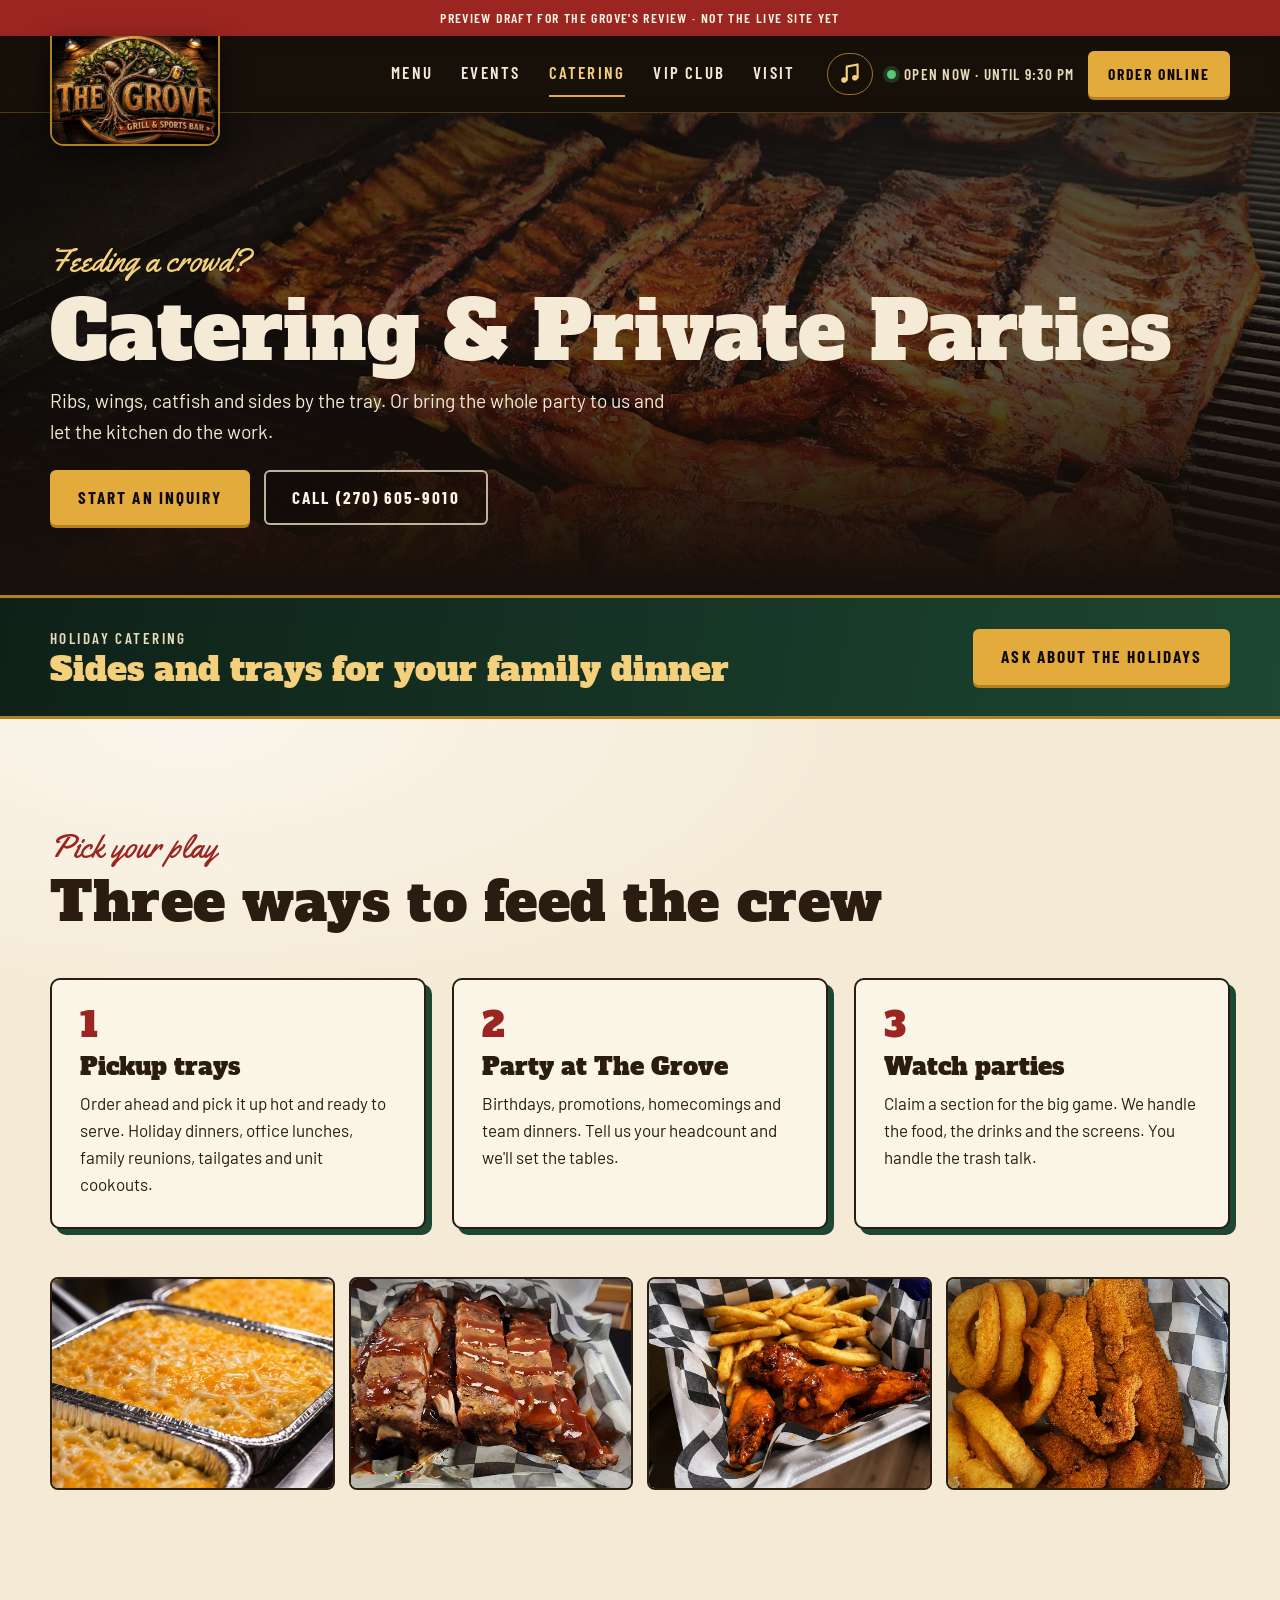
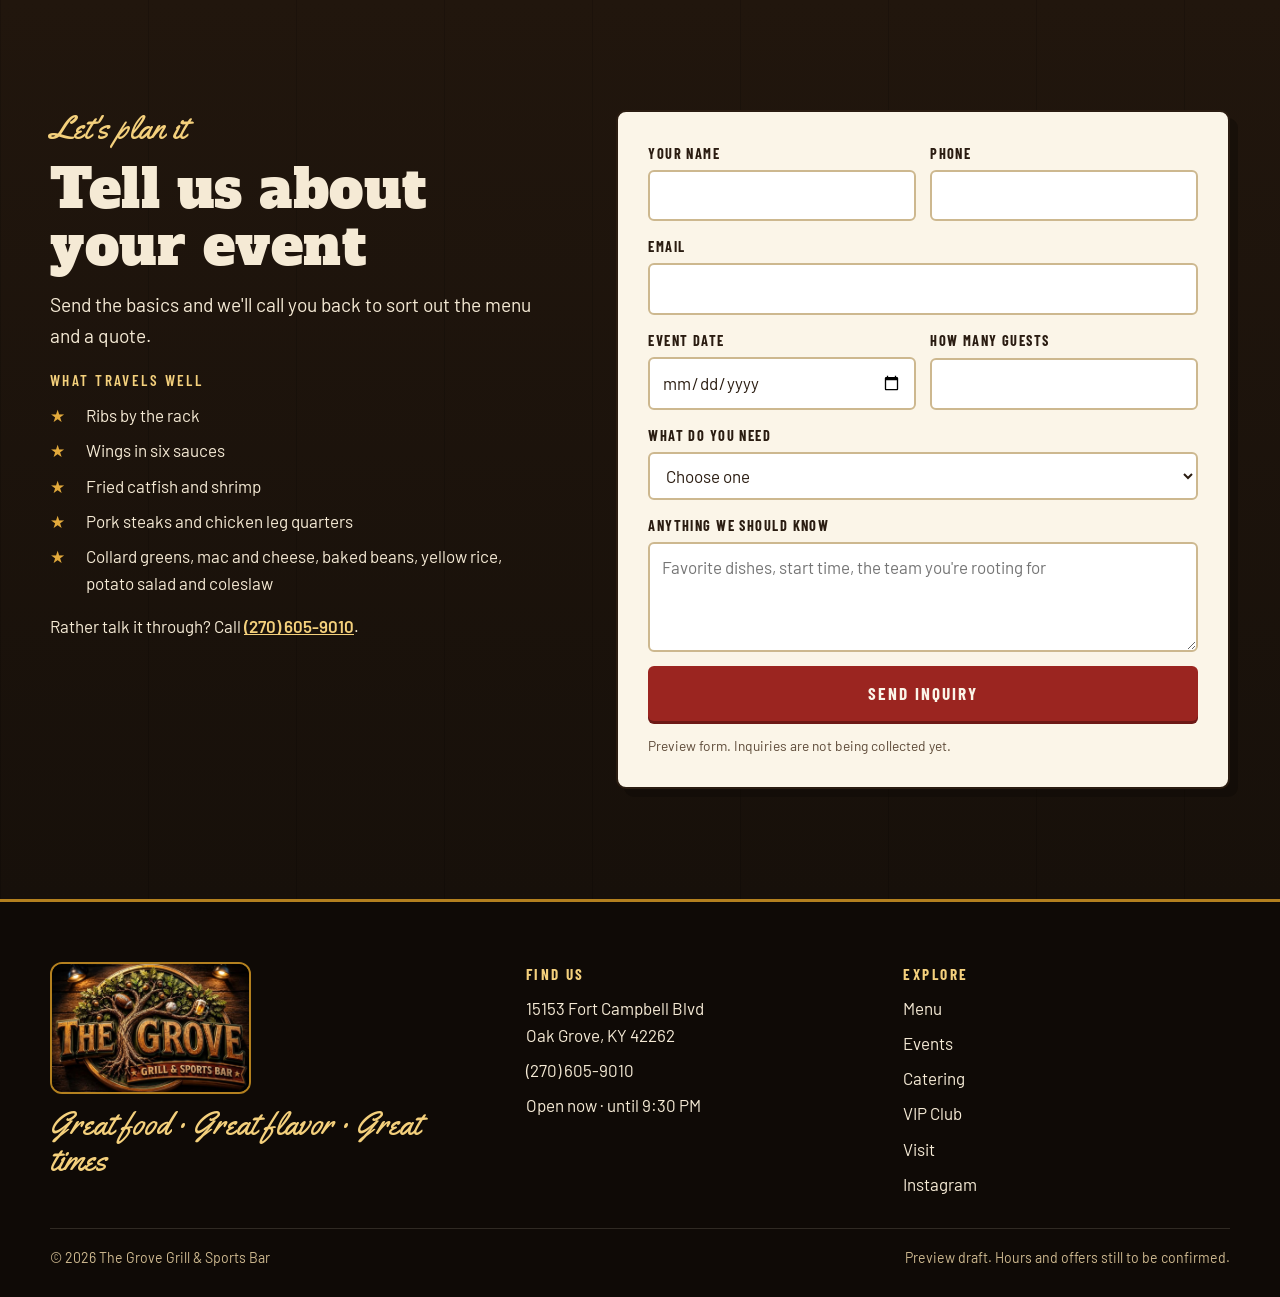
==== commit 23f35d01: "Register prices, new sign logo, pork steak favorite and wall of fame - Menu rebuilt from the registe" ====
--- a/catering.html
+++ b/catering.html
@@ -11,7 +11,7 @@
   <link rel="preconnect" href="https://fonts.googleapis.com">
   <link rel="preconnect" href="https://fonts.gstatic.com" crossorigin>
   <link href="https://fonts.googleapis.com/css2?family=Alfa+Slab+One&family=Barlow+Condensed:wght@500;600;700&family=Barlow:wght@400;500;600&family=Yellowtail&display=swap" rel="stylesheet">
-  <link rel="stylesheet" href="css/styles.css">
+  <link rel="stylesheet" href="css/styles.css?v=3">
 </head>
 <body>
   <div id="site-header"></div>
@@ -145,7 +145,7 @@
 
   <div id="site-footer"></div>
 
-  <script src="data/site-data.js"></script>
-  <script src="js/site.js"></script>
+  <script src="data/site-data.js?v=3"></script>
+  <script src="js/site.js?v=3"></script>
 </body>
 </html>
--- a/css/styles.css
+++ b/css/styles.css
@@ -134,7 +134,7 @@
 .btn--dark { background: var(--walnut-900); color: var(--cream-50); }
 .btn--dark:hover { background: var(--walnut-700); }
 
-.btn--small { min-height: 42px; padding: 8px 18px; font-size: 0.98rem; }
+.btn--small { min-height: 42px; padding: 8px 18px; font-size: 0.98rem; white-space: nowrap; }
 
 .text-link {
   font-family: var(--font-label); font-weight: 700; letter-spacing: 0.12em; text-transform: uppercase;
@@ -164,19 +164,21 @@
   display: flex; align-items: center; gap: clamp(14px, 2.5vw, 34px);
   min-height: var(--header-h);
 }
-/* The logo hangs from the header on a cream plaque, like a sign over the door. */
+/* The logo is the restaurant's wooden sign. It hangs from the header, like the sign over the door,
+   and tucks up into the header once the page is scrolled. */
 .brand {
-  display: flex; align-items: center; flex: none; text-decoration: none;
+  display: block; flex: none; text-decoration: none; overflow: hidden;
   align-self: flex-start; position: relative; z-index: 2;
-  background: var(--cream-50); padding: 8px 14px 10px;
-  border: 2px solid var(--gold-700); border-top: 0; border-radius: 0 0 16px 16px;
-  box-shadow: 0 10px 26px rgba(0, 0, 0, 0.5);
-  margin-bottom: -26px;
-}
-.brand img { height: 78px; width: auto; transition: height 0.25s ease; }
-.brand { transition: margin 0.25s ease, padding 0.25s ease; }
-.site-header.is-scrolled .brand { margin-bottom: -8px; padding: 5px 12px 7px; }
-.site-header.is-scrolled .brand img { height: 60px; }
+  background: #120c07;
+  border: 2px solid var(--gold-700); border-top: 0; border-radius: 0 0 14px 14px;
+  box-shadow: 0 10px 26px rgba(0, 0, 0, 0.55);
+  margin-bottom: -34px;
+  transition: margin 0.25s ease;
+}
+.brand img { height: 108px; width: auto; transition: height 0.25s ease; }
+.nav a { white-space: nowrap; }
+.site-header.is-scrolled .brand { margin-bottom: -2px; }
+.site-header.is-scrolled .brand img { height: 76px; }
 
 .nav { display: flex; align-items: center; gap: clamp(14px, 2.2vw, 30px); margin-left: auto; }
 .nav a {
@@ -224,10 +226,10 @@
 }
 @media (max-width: 560px) {
   :root { --header-h: 66px; }
-  .brand { padding: 6px 10px 8px; margin-bottom: -18px; border-radius: 0 0 12px 12px; }
-  .brand img { height: 60px; }
-  .site-header.is-scrolled .brand { margin-bottom: -4px; padding: 4px 9px 5px; }
-  .site-header.is-scrolled .brand img { height: 50px; }
+  .brand { margin-bottom: -26px; border-radius: 0 0 12px 12px; }
+  .brand img { height: 90px; }
+  .site-header.is-scrolled .brand { margin-bottom: -2px; }
+  .site-header.is-scrolled .brand img { height: 66px; }
   .header-actions .btn { display: none; }
 }
 
@@ -395,7 +397,24 @@
 /* ---------- Favorites ---------- */
 
 .favs { display: grid; gap: clamp(18px, 2.6vw, 30px); }
-.fav-list { display: grid; grid-template-columns: repeat(4, minmax(0, 1fr)); gap: clamp(14px, 2vw, 22px); }
+/* The smaller cards sit three to a row. When the count does not divide by three, the first
+   cards go two to a row instead, so every row is full whatever number of favorites there is. */
+.fav-list { display: grid; grid-template-columns: repeat(6, minmax(0, 1fr)); gap: clamp(14px, 2vw, 22px); }
+.fav-list .fav { grid-column: span 2; }
+@media (min-width: 1001px) {
+  .fav-list .fav:first-child:nth-last-child(3n+2),
+  .fav-list .fav:first-child:nth-last-child(3n+2) + .fav,
+  .fav-list .fav:first-child:nth-last-child(3n+1),
+  .fav-list .fav:first-child:nth-last-child(3n+1) + .fav,
+  .fav-list .fav:first-child:nth-last-child(3n+1) + .fav + .fav,
+  .fav-list .fav:first-child:nth-last-child(3n+1) + .fav + .fav + .fav { grid-column: span 3; }
+  .fav-list .fav:first-child:nth-last-child(3n+2) .fav__img,
+  .fav-list .fav:first-child:nth-last-child(3n+2) + .fav .fav__img,
+  .fav-list .fav:first-child:nth-last-child(3n+1) .fav__img,
+  .fav-list .fav:first-child:nth-last-child(3n+1) + .fav .fav__img,
+  .fav-list .fav:first-child:nth-last-child(3n+1) + .fav + .fav .fav__img,
+  .fav-list .fav:first-child:nth-last-child(3n+1) + .fav + .fav + .fav .fav__img { aspect-ratio: 16 / 9; }
+}
 
 .fav {
   background: var(--cream-50); border: 2px solid var(--ink); border-radius: var(--radius);
@@ -418,12 +437,20 @@
   background: var(--green-800); color: var(--cream-50); padding: 4px 10px; border-radius: 999px;
 }
 .favs__more { margin-top: clamp(26px, 4vw, 40px); display: flex; flex-wrap: wrap; gap: 14px; align-items: center; }
-@media (max-width: 1000px) { .fav-list { grid-template-columns: repeat(2, minmax(0, 1fr)); } }
+/* Tablets: two to a row. With an odd count the first card takes a full row. */
+@media (max-width: 1000px) {
+  .fav-list .fav { grid-column: span 3; }
+  .fav-list .fav:first-child:nth-last-child(odd) { grid-column: 1 / -1; }
+  .fav-list .fav:first-child:nth-last-child(odd) .fav__img { aspect-ratio: 2 / 1; }
+}
 @media (max-width: 760px) {
   .fav--lead { grid-template-columns: 1fr; }
   .fav--lead .fav__img { min-height: 0; aspect-ratio: 4 / 3; border-right: 0; border-bottom: 2px solid var(--ink); }
 }
-@media (max-width: 520px) { .fav-list { grid-template-columns: 1fr; } }
+@media (max-width: 520px) {
+  .fav-list .fav, .fav-list .fav:first-child:nth-last-child(odd) { grid-column: 1 / -1; }
+  .fav-list .fav:first-child:nth-last-child(odd) .fav__img { aspect-ratio: 16 / 11; }
+}
 
 /* ---------- Game day ---------- */
 
@@ -483,7 +510,7 @@
 .is-music-on .music-toggle { background: var(--gold-500); border-color: var(--gold-500); color: var(--walnut-950); }
 .is-music-on .music-toggle:hover { background: var(--gold-300); }
 .music-toggle__text { white-space: nowrap; }
-@media (max-width: 1240px) { .music-toggle__text { display: none; } .music-toggle { padding: 0 9px; width: 46px; justify-content: center; } }
+@media (max-width: 1400px) { .music-toggle__text { display: none; } .music-toggle { padding: 0 9px; width: 46px; justify-content: center; } }
 
 .anthem {
   display: grid; grid-template-columns: auto 1fr; gap: clamp(14px, 2vw, 22px); align-items: center; width: 100%;
@@ -498,10 +525,11 @@
   display: grid; place-items: center; box-shadow: 0 8px 20px rgba(0, 0, 0, 0.5);
 }
 .anthem__label {
-  width: 56%; aspect-ratio: 1; border-radius: 50%; background: var(--cream-50); display: grid; place-items: center; overflow: hidden;
+  width: 58%; aspect-ratio: 1; border-radius: 50%; background: #120c07; border: 1px solid var(--gold-700);
+  display: grid; place-items: center; overflow: hidden;
   animation: spin 5s linear infinite; animation-play-state: paused;
 }
-.anthem__label img { width: 86%; }
+.anthem__label img { width: 92%; }
 .is-music-on .anthem__label { animation-play-state: running; }
 @keyframes spin { to { transform: rotate(360deg); } }
 .anthem__btn {
@@ -557,6 +585,33 @@
 
 @media (max-width: 900px) { .events--upcoming { grid-template-columns: 1fr; } .events--past { grid-template-columns: repeat(2, minmax(0, 1fr)); } }
 @media (max-width: 560px) { .events--past { grid-template-columns: 1fr; } }
+
+/* ---------- Wall of fame ---------- */
+
+[hidden] { display: none !important; }
+
+.wall { display: grid; grid-template-columns: repeat(4, minmax(0, 1fr)); gap: clamp(18px, 2.8vw, 34px); }
+/* Each photo sits in a cream frame, pinned up slightly crooked like a snapshot on the wall. */
+.snap {
+  margin: 0; background: var(--cream-50); color: var(--ink); padding: 10px 10px 14px; border-radius: 4px;
+  box-shadow: 0 16px 32px rgba(0, 0, 0, 0.45); transform: rotate(-1.6deg);
+}
+.snap:nth-child(even) { transform: rotate(1.4deg); }
+.snap:nth-child(3n) { transform: rotate(-0.5deg); }
+.snap__photo { display: block; width: 100%; aspect-ratio: 4 / 5; padding: 0; border: 0; background: var(--walnut-800); overflow: hidden; cursor: zoom-in; }
+.snap__photo img { width: 100%; height: 100%; object-fit: cover; transition: transform 0.4s ease; }
+.snap__photo:hover img { transform: scale(1.04); }
+.snap figcaption { display: grid; gap: 2px; padding-top: 10px; text-align: center; }
+.snap__name { font-family: var(--font-script); font-size: 1.55rem; line-height: 1.1; color: var(--red-600); }
+.snap__note { font-family: var(--font-label); font-weight: 600; letter-spacing: 0.06em; font-size: 0.96rem; color: var(--ink-soft); }
+.snap--empty .snap__photo {
+  display: grid; place-items: center; cursor: default; background: var(--cream-200); border: 2px dashed var(--cream-400);
+  font-family: var(--font-label); font-weight: 600; letter-spacing: 0.14em; text-transform: uppercase; font-size: 0.9rem; color: var(--ink-soft);
+}
+.snap--empty .snap__name, .snap--empty .snap__note { opacity: 0.6; }
+.section-head .board__tag { color: var(--cream-200); border-color: var(--cream-200); }
+@media (max-width: 900px) { .wall { grid-template-columns: repeat(2, minmax(0, 1fr)); } }
+@media (max-width: 420px) { .wall { gap: 14px; } .snap { padding: 7px 7px 10px; } .snap__name { font-size: 1.3rem; } }
 
 .lightbox { padding: 0; border: 0; background: transparent; max-width: min(92vw, 900px); max-height: 94vh; overflow: visible; }
 .lightbox::backdrop { background: rgba(15, 10, 6, 0.9); }
@@ -664,7 +719,7 @@
 .site-footer { background: var(--walnut-950); border-top: 3px solid var(--gold-700); padding-block: clamp(36px, 6vw, 60px) 28px; }
 .footer__grid { display: grid; grid-template-columns: 1.3fr 1fr 1fr; gap: clamp(22px, 4vw, 56px); align-items: start; }
 .footer__brand { display: grid; gap: 12px; justify-items: start; }
-.footer__brand img { height: 118px; width: auto; background: var(--cream-50); padding: 10px 16px; border-radius: 14px; border: 2px solid var(--gold-700); }
+.footer__brand img { height: 132px; width: auto; border-radius: 12px; border: 2px solid var(--gold-700); }
 .footer__col { display: grid; gap: 8px; }
 .footer__col h3 { font-family: var(--font-label); font-weight: 700; letter-spacing: 0.16em; text-transform: uppercase; font-size: 0.95rem; color: var(--gold-300); }
 .footer__col a { text-decoration: none; }
@@ -739,9 +794,15 @@
 
 .item { display: flex; align-items: baseline; gap: 8px; padding: 7px 0; }
 .item__name { font-weight: 600; font-size: 1.06rem; }
-.item__detail { color: var(--ink-soft); font-size: 0.94rem; }
+.item__what { min-width: 0; }
+.item__detail { color: var(--ink-soft); font-size: 0.94rem; margin-left: 4px; }
 .item__dots { flex: 1; min-width: 18px; border-bottom: 2px dotted var(--cream-400); transform: translateY(-4px); }
-.item__price { font-family: var(--font-label); font-weight: 700; font-size: 1.15rem; letter-spacing: 0.03em; color: var(--red-600); font-variant-numeric: tabular-nums; }
+.item__price { font-family: var(--font-label); font-weight: 700; font-size: 1.15rem; letter-spacing: 0.03em; color: var(--red-600); font-variant-numeric: tabular-nums; white-space: nowrap; }
+/* A combo, size or add-on tucked under the item above it. */
+.item--sub { padding: 1px 0 5px 16px; margin-top: -3px; }
+.item--sub .item__name { font-weight: 500; font-size: 0.98rem; color: var(--ink-soft); }
+.item--sub .item__price { font-size: 1.04rem; }
+.menu-card__foot { color: var(--ink-soft); font-size: 0.94rem; margin-top: 10px; }
 
 .chips-label { font-family: var(--font-label); font-weight: 700; letter-spacing: 0.12em; text-transform: uppercase; font-size: 0.88rem; margin-top: 10px; }
 .chips { display: flex; flex-wrap: wrap; gap: 8px; margin-top: 6px; }
@@ -751,7 +812,7 @@
 
 .cocktail { padding: 8px 0; border-top: 1px dotted var(--cream-400); }
 .cocktail:first-of-type { border-top: 0; }
-.cocktail__name { font-weight: 600; font-size: 1.06rem; }
+.cocktail__name { font-weight: 600; font-size: 1.06rem; display: flex; align-items: baseline; gap: 8px; }
 .cocktail__tag { margin-left: 8px; font-family: var(--font-label); font-weight: 700; letter-spacing: 0.1em; text-transform: uppercase; font-size: 0.74rem; background: var(--gold-500); color: var(--walnut-950); padding: 2px 7px; border-radius: 4px; vertical-align: 2px; }
 .cocktail__detail { color: var(--ink-soft); font-size: 0.95rem; }
 .menu-foot { margin-top: 10px; color: var(--cream-200); font-size: 0.95rem; display: flex; flex-wrap: wrap; gap: 14px 28px; align-items: center; justify-content: space-between; }
@@ -789,7 +850,7 @@
   .reveal { opacity: 1; transform: none; transition: none; }
   .btn, .tile img, .gallery img { transition: none; }
   .anthem__label { animation: none; }
-  .event-card__flyer img { transition: none; }
+  .event-card__flyer img, .snap__photo img, .brand, .brand img { transition: none; }
   .hero__slide { transition: none; }
   .hero__slide img, .hero__slide.is-panning img { animation: none; transform: none; }
 }
